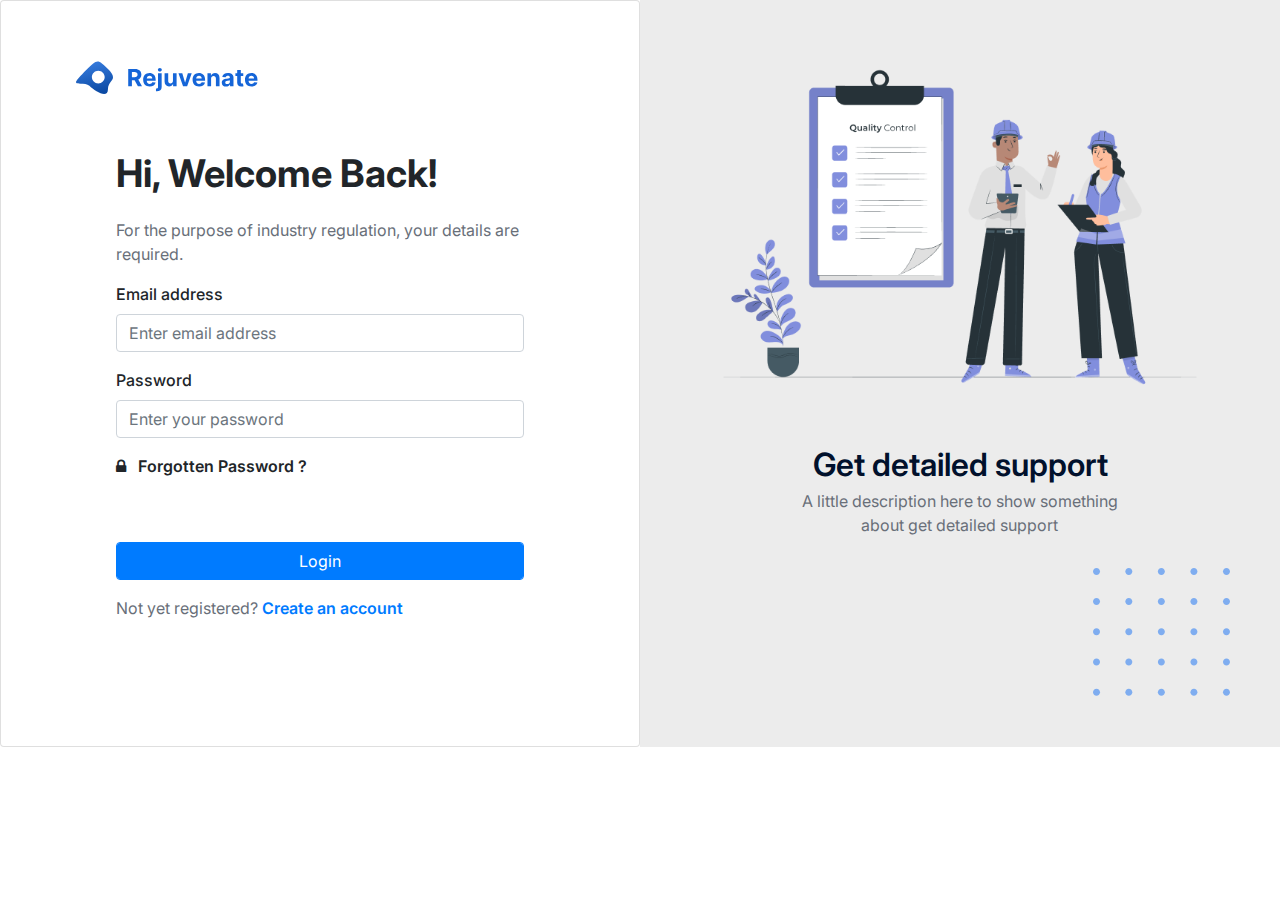
==== login.html @ 3864ebef "register" ====
<!doctype html>
<html lang="en">
  <head>
    <title>Register</title>
    <!-- Required meta tags -->
    <meta charset="utf-8">
    <meta name="viewport" content="width=device-width, initial-scale=1, shrink-to-fit=no">
    <!-- font -->
    <link rel="preconnect" href="https://fonts.gstatic.com">
    <link href="https://fonts.googleapis.com/css2?family=Inter:wght@100;200;300;400;500;600;700;800;900&display=swap" rel="stylesheet">
    <link rel="stylesheet" href="https://cdnjs.cloudflare.com/ajax/libs/font-awesome/4.7.0/css/font-awesome.min.css">
    <!-- Bootstrap CSS -->
    <link rel="stylesheet" href="https://stackpath.bootstrapcdn.com/bootstrap/4.3.1/css/bootstrap.min.css" integrity="sha384-ggOyR0iXCbMQv3Xipma34MD+dH/1fQ784/j6cY/iJTQUOhcWr7x9JvoRxT2MZw1T" crossorigin="anonymous">
    <link rel="stylesheet" href="css/main.css">
  </head>
  <body>
    <div class="section container-fluid">
      <div class="row">
        <div class="col-md-6 col-12 bg-white card d-md-block d-lg-block d-xl-block">
          <div class="main-body">
            <div class="card-body">
              <div>
                <img src="./img/logo.svg" class="img-fluid" alt="" srcset="">
              </div>
              <div class="div-body"> 
              <p class="main-text font-weight-bold">Hi, Welcome Back!</p>
              <p class="text-gray">For the purpose of industry regulation, your details are required.</p>

              <form class="my-3">
                
                <div class="form-group">
                  <label for="email">Email address</label>
                  <input type="email" class="form-control" id="" placeholder="Enter email address">
                </div>
                <div class="form-group">
                  <label for="password">Password</label>
                  <input type="password" class="form-control" id="" placeholder="Enter your password">
                </div>
                <p data-toggle="modal" data-target="#forgot" class="forgot"><i class="fa fa-lock pr-2"></i> Forgotten Password ?</p>

                <button type="submit" class="btn btn-primary mt-5 form-control">Login</button>
                 
                <p class="text-gray mt-3">Not yet registered?<span><a href="/register.html" class="font-semibold"> Create an account</a> </span> </p>
                </form>
              </div>
            </div>
          </div>
        </div>
        <div class="col-md-6 bg-gray d-none d-md-block d-lg-block d-xl-block">
          <div class="main-body">
            <img src="./img/engr.png" class="img-fluid"/>
            <div class="text-center mt-5">
              <p class="font-semibold text-second mb-0">
                Get detailed support
              </p>
              <p class="text-gray col-lg-8 mx-auto ">A little description here to show something about get detailed support</p>
            </div>
            <div class="footer mt-3">
              <img src="./img/dot.svg" alt="" class="img-fluid" srcset="">
            </div>
          </div>

        </div>
      </div>

      <!-- Modal -->
<div class="modal fade" id="forgot" tabindex="-1" aria-labelledby="forgotLabel" aria-hidden="true">
  <div class="modal-dialog modal-dialog-centered">
    <div class="modal-content p-4">
      <div class="modal-header">
        <h4 class="modal-title font-weight-bold" id="forgotLabel">Forgot password</h4>
        <button type="button" class="close" data-dismiss="modal" aria-label="Close">
          <span aria-hidden="true">&times;</span>
        </button>
      </div>
      <div class="modal-body">
        <p class="text-gray">Enter your email address associated with your account</p>
        <form class="my-3">
                
          <div class="form-group">
            <label for="email">Email address</label>
            <input type="email" class="form-control" id="" placeholder="Enter email address">
          </div>
        </form>
      </div>
      <div class="modal-footer">
        <button type="button" class="btn btn-primary w-100" data-toggle="modal" data-target="#mailModal" data-dismiss="modal" >Continue</button>
      </div>
    </div>
  </div>
</div>

      <!-- Mail Modal -->
      <div class="modal fade" id="mailModal" tabindex="-1" aria-labelledby="mailModalLabel" aria-hidden="true">
        <div class="modal-dialog  modal-dialog-centered">
          <div class="modal-content p-4 ">
            <div class="modal-body text-center">
              <img src="./img/mail.svg" class="img-fluid"/>
              <h4 class="mt-4">Check your email</h4>
               <p class="text-gray col-lg-10 mx-auto">Kindly check your email, click on the link and reset your password</p>
            </div>
            <div class="modal-footer">
              <button type="button" class="btn btn-primary w-100" data-dismiss="modal">Done</button>
            </div>
          </div>
        </div>
      </div>
      
    </div>
      
    <!-- Optional JavaScript -->
    <!-- jQuery first, then Popper.js, then Bootstrap JS -->
    <script src="https://code.jquery.com/jquery-3.3.1.slim.min.js" integrity="sha384-q8i/X+965DzO0rT7abK41JStQIAqVgRVzpbzo5smXKp4YfRvH+8abtTE1Pi6jizo" crossorigin="anonymous"></script>
    <script src="https://cdnjs.cloudflare.com/ajax/libs/popper.js/1.14.7/umd/popper.min.js" integrity="sha384-UO2eT0CpHqdSJQ6hJty5KVphtPhzWj9WO1clHTMGa3JDZwrnQq4sF86dIHNDz0W1" crossorigin="anonymous"></script>
    <script src="https://stackpath.bootstrapcdn.com/bootstrap/4.3.1/js/bootstrap.min.js" integrity="sha384-JjSmVgyd0p3pXB1rRibZUAYoIIy6OrQ6VrjIEaFf/nJGzIxFDsf4x0xIM+B07jRM" crossorigin="anonymous"></script>
  </body>
</html>
---- css/main.css ----
body{
  font-family: 'Inter', sans-serif;
}
.main-text{
  font-size: 38px;
}
.bg-gray{
  background-color: #ECECEC;
}
.text-gray{
  color: #696F79;
}
.div-body{
  padding: 1rem;
}
label{
  font-weight: 500;
}
.font-semibold{
  font-weight: 600;
}
.text-second{
  color: #01112C;
  font-size:32px ;
}
.footer {
  position:absolute;
  right:16px;
  bottom:8px;
  
}
.footer img {
  margin: 30px;
}
.forgot{
  cursor: pointer;
  font-weight: 600;
}
.modal-header, .modal-body, .modal-footer{
  border: 0;
}
 /* Large devices (desktops, less than 1200px) */
@media (min-width: 1199.98px) { 
  .div-body{
    padding: 50px 40px;
  }
  .main-body{
    padding: 40px;
    height: 100%;
  }
}
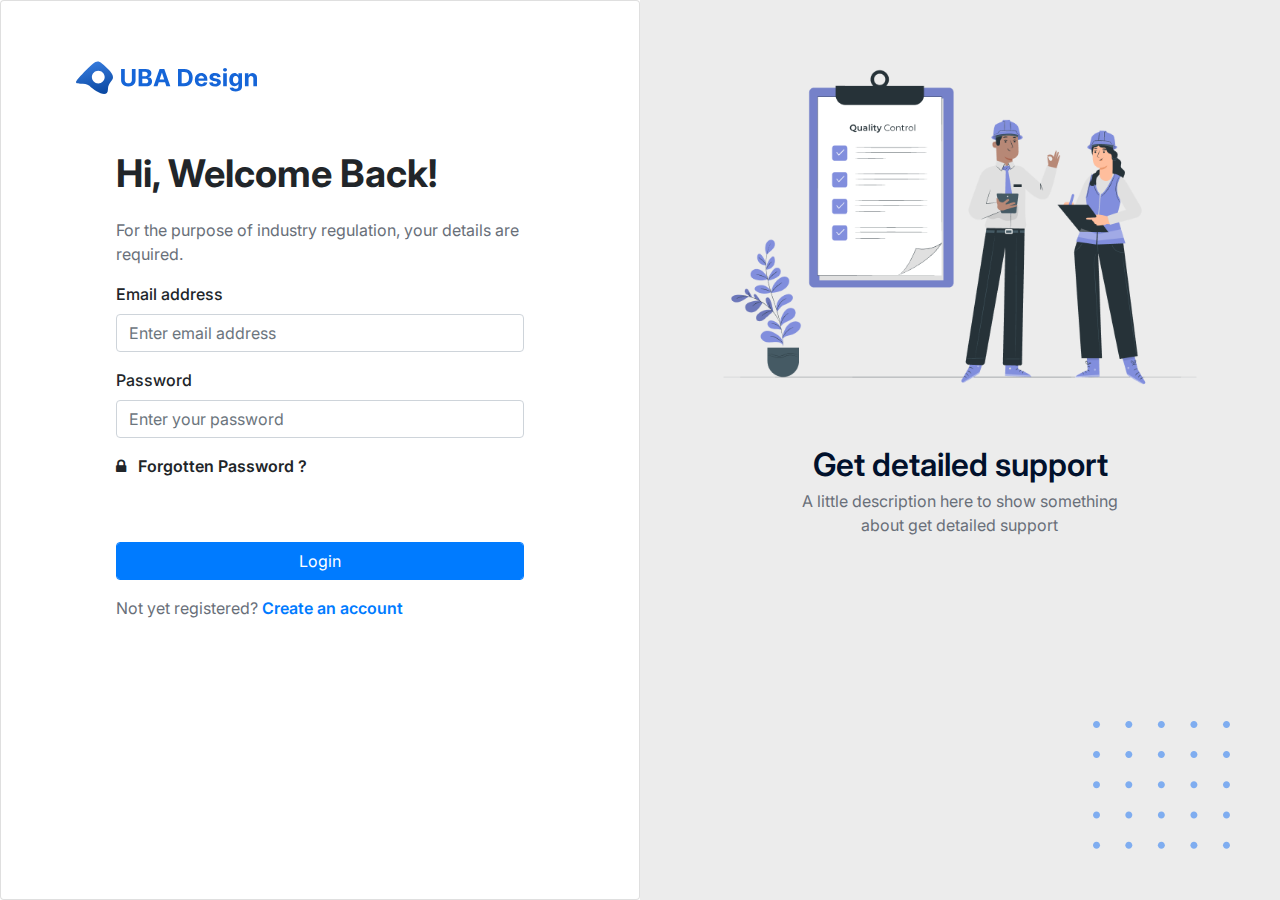
==== commit 3cee42b6: "wide screen" ====
--- a/login.html
+++ b/login.html
@@ -15,7 +15,7 @@
   </head>
   <body>
     <div class="section container-fluid">
-      <div class="row">
+      <div class="row min-row ">
         <div class="col-md-6 col-12 bg-white card d-md-block d-lg-block d-xl-block">
           <div class="main-body">
             <div class="card-body">
--- a/css/main.css
+++ b/css/main.css
@@ -49,3 +49,6 @@
     height: 100%;
   }
 }
+.container-fluid, .min-row{
+  min-height: 100vh!important;
+}
